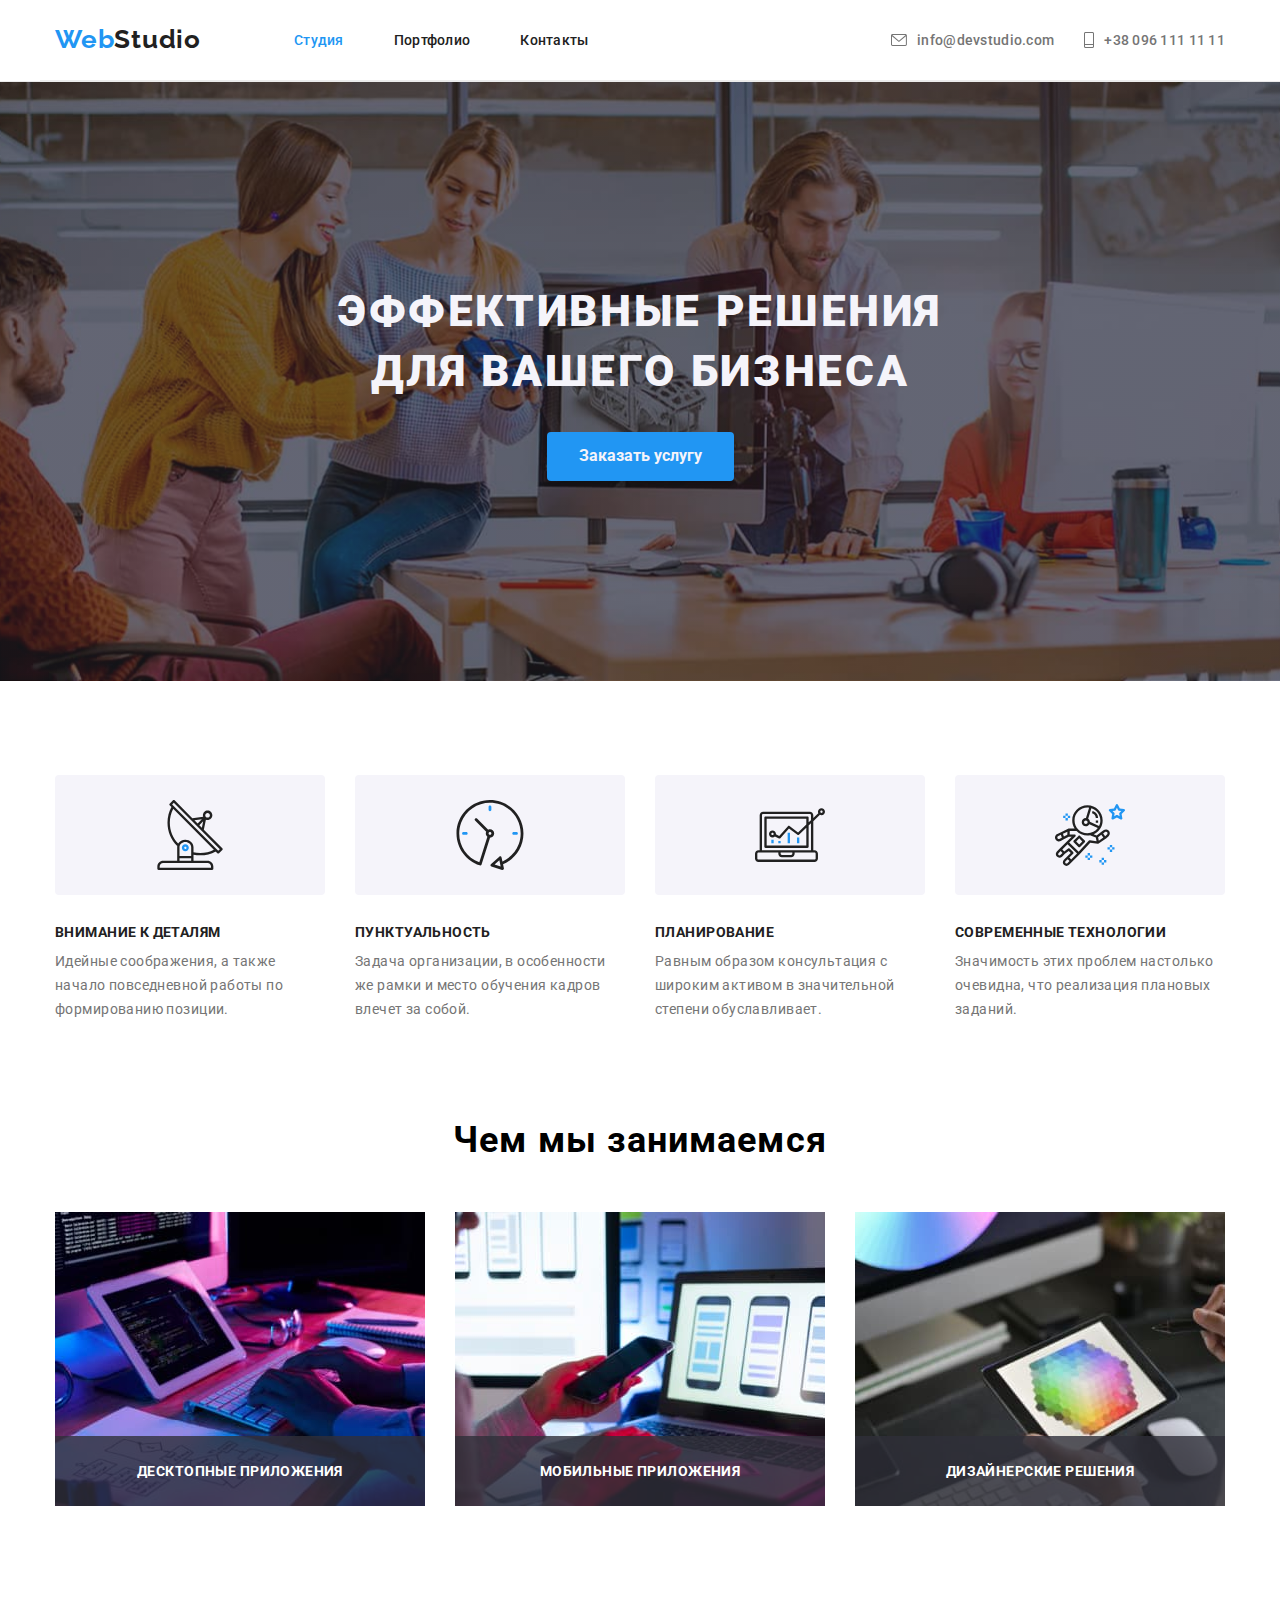
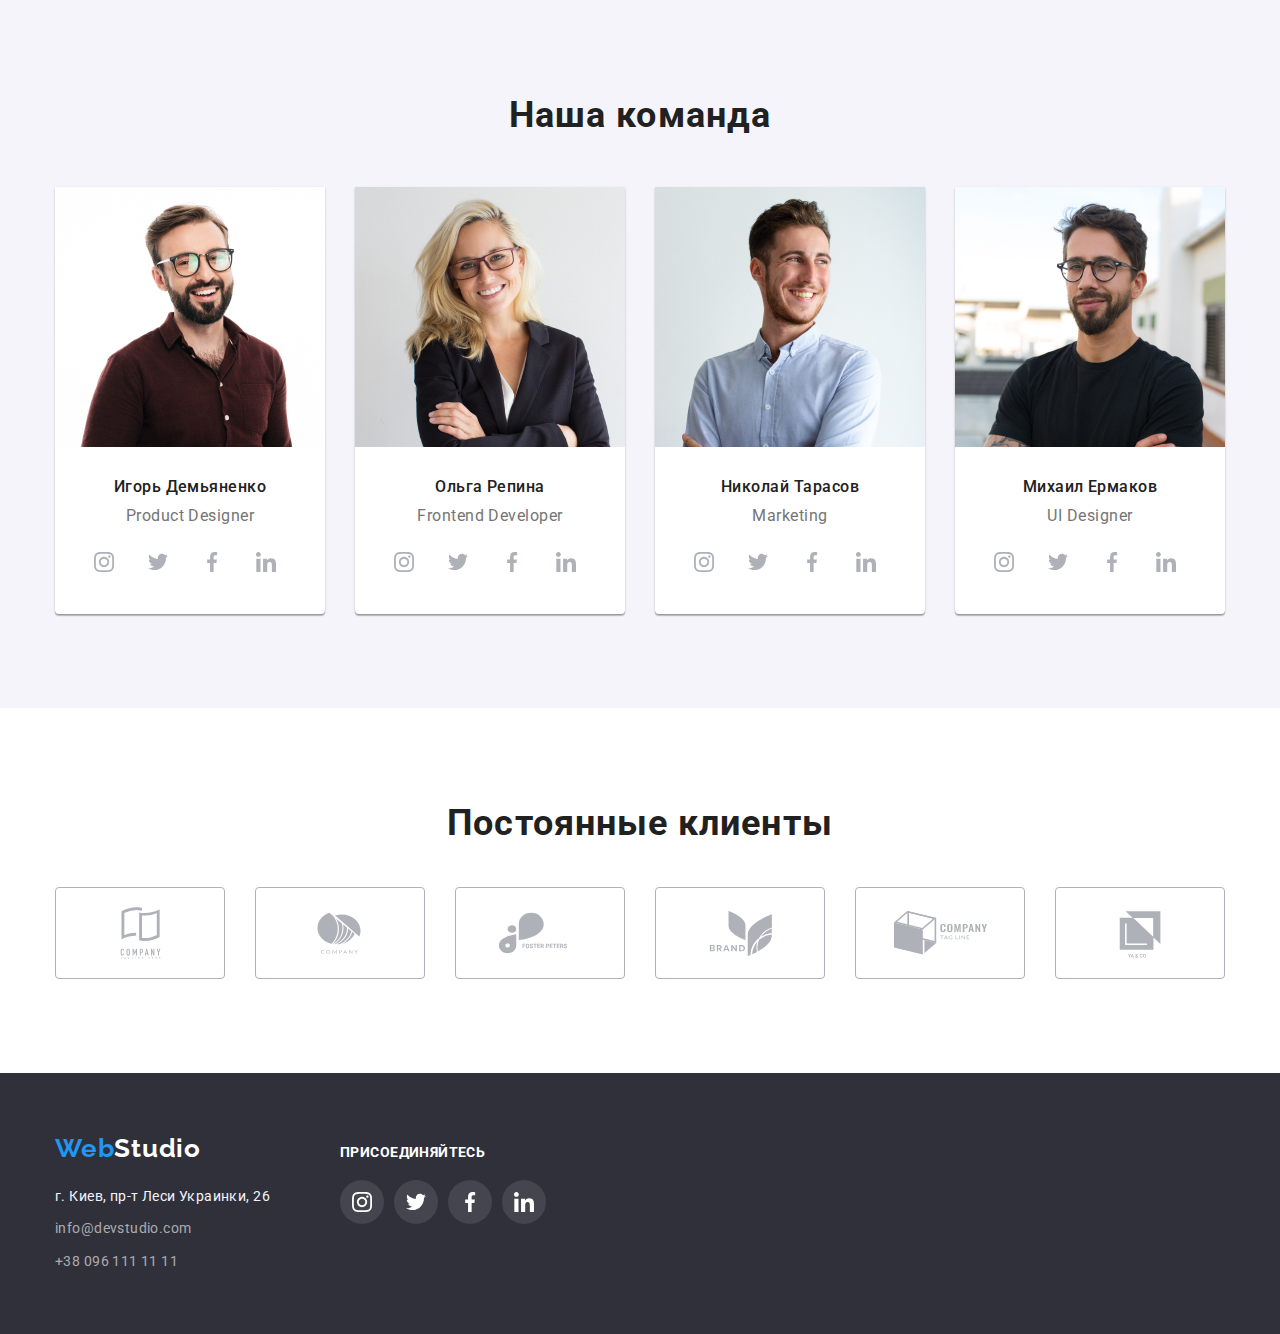
==== index.html @ bf274b52 "clone HW-4" ====
<!DOCTYPE html>
<html lang="ru">
  <head>
    <meta charset="UTF-8" />
    <meta http-equiv="X-UA-Compatible" content="IE=edge" />
    <meta name="viewport" content="width=device-width, initial-scale=1.0" />
    <link rel="preconnect" href="https://fonts.googleapis.com" />
    <link rel="preconnect" href="https://fonts.gstatic.com" crossorigin />
    <link
      href="https://fonts.googleapis.com/css2?family=Raleway:wght@700&family=Roboto:wght@400;500;700;900&display=swap"
      rel="stylesheet"
    />
    <link
      rel="stylesheet"
      href="https://cdnjs.cloudflare.com/ajax/libs/modern-normalize/1.1.0/modern-normalize.min.css"
    />
    <link rel="stylesheet" href="./css/styles.css" />

    <title>WebStudio</title>
  </head>

  <body class="page">
    <!-- Шапка сайта -->

    <header class="hat">
      <div class="container hat">
        <nav class="nav-index">
          <a class="logo" lang="en" href="./index.html">
            <span class="logo-accent">Web</span>Studio</a
          >
          <ul class="contacto">
            <li>
              <a href="./index.html" class="link current">Студия</a>
            </li>
            <li>
              <a href="./portfolio.html" class="link">Портфолио</a>
            </li>
            <li><a href="" class="link">Контакты</a></li>
          </ul>
        </nav>
        <ul class="headder-contact">
          <li class="headder-contact-list">
            <a class="contacts" href="mailto:info@devstudio.com">
              <svg class="contacts-icon" width="16" height="12">
                <use href="./img/icon/icons.svg#icon-mail"></use>
              </svg>
              info@devstudio.com</a
            >
          </li>
          <li class="headder-contact-list">
            <a class="contacts" href="tel:+380961111111">
              <svg class="contacts-icon" width="10" height="16">
                <use href="./img/icon/icons.svg#icon-tel"></use>
              </svg>
              +38 096 111 11 11</a
            >
          </li>
        </ul>
      </div>
    </header>

    <!-- Герой -->

    <main>
      <section class="section section-hero">
        <div class="container">
          <h1 class="hero-title">ЭФФЕКТИВНЫЕ РЕШЕНИЯ ДЛЯ ВАШЕГО БИЗНЕСА</h1>
          <button type="button" class="btn-index">Заказать услугу</button>
        </div>
      </section>

      <!-- Преимущества -->

      <section class="section">
        <div class="container">
          <ul class="site-nav list">
            <li class="about-work">
              <div class="advantages-list">
                <a href="" class="advantages-list-link">
                  <svg class="advanages-list-icon" width="70" height="70">
                    <use href="./img/icon/icons.svg#icon-antenna"></use>
                  </svg>
                </a>
              </div>
              <h3 class="section-title">Внимание к деталям</h3>
              <p class="text">
                Идейные соображения, а также начало повседневной работы по
                формированию позиции.
              </p>
            </li>
            <li class="about-work">
              <div class="advantages-list">
                <a href="" class="advantages-list-link">
                  <svg class="advanages-list-icon" width="70" height="70">
                    <use href="./img/icon/icons.svg#icon-clock"></use>
                  </svg>
                </a>
              </div>
              <h3 class="section-title">Пунктуальность</h3>
              <p class="text">
                Задача организации, в особенности же рамки и место обучения
                кадров влечет за собой.
              </p>
            </li>
            <li class="about-work">
              <div class="advantages-list">
                <a href="" class="advantages-list-link">
                  <svg class="advanages-list-icon" width="70" height="70">
                    <use href="./img/icon/icons.svg#icon-diagram"></use>
                  </svg>
                </a>
              </div>
              <h3 class="section-title">Планирование</h3>
              <p class="text">
                Равным образом консультация с широким активом в значительной
                степени обуславливает.
              </p>
            </li>
            <li class="about-work">
              <div class="advantages-list">
                <a href="" class="advantages-list-link">
                  <svg class="advanages-list-icon" width="70" height="70">
                    <use href="./img/icon/icons.svg#icon-astronaut"></use>
                  </svg>
                </a>
              </div>
              <h3 class="section-title">Современные технологии</h3>
              <p class="text">
                Значимость этих проблем настолько очевидна, что реализация
                плановых заданий.
              </p>
            </li>
          </ul>
        </div>
      </section>

      <!-- Занятия -->

      <section class="section section-wwd">
        <div class="container wwd-container">
          <h2 class="subject">Чем мы занимаемся</h2>
          <ul class="site-nav work">
            <li class="list-wwd">
              <img
                class="it-wwd"
                src="./img/menu/menu.jpg"
                width="370"
                height="294"
                alt="Вёрстка_1"
              />
              <div class="wwd-text">Десктопные приложения</div>
            </li>
            <li class="list-wwd">
              <img
                class="it-wwd"
                src="./img/menu/menu1.jpg"
                width="370"
                height="294"
                alt="Вёрстка_2"
              />
              <div class="wwd-text">Мобильные приложения</div>
            </li>
            <li class="list-wwd">
              <img
                class="it-wwd"
                src="./img/menu/menu2.jpg"
                width="370"
                height="294"
                alt="Вёрстка_3"
              />
              <div class="wwd-text">Дизайнерские решения</div>
            </li>
          </ul>
        </div>
      </section>

      <!-- Команда -->

      <section class="section sectionteam">
        <div class="container">
          <h2 class="htwotitle team-img">Наша команда</h2>
          <ul class="command-list">
            <li class="list-team">
              <img
                class="imageteam"
                src="./img/team/team.jpg"
                width="270"
                height="260"
                alt="Команда"
              />
              <h3 class="ourteam">Игорь Демьяненко</h3>
              <p lang="en" class="textteam">Product Designer</p>
              <ul class="master-soc-list list">
                <li class="masters-soc-item">
                  <a href="" class="master-soc-link">
                    <svg class="masters-soc-icon" width="20" height="20">
                      <use href="./img/icon/icons.svg#icon-instagram"></use>
                    </svg>
                  </a>
                </li>
                <li class="masters-soc-item">
                  <a href="" class="master-soc-link">
                    <svg class="masters-soc-icon" width="20" height="20">
                      <use href="./img/icon/icons.svg#icon-twitter"></use>
                    </svg>
                  </a>
                </li>
                <li class="masters-soc-item">
                  <a href="" class="master-soc-link">
                    <svg class="masters-soc-icon" width="20" height="20">
                      <use href="./img/icon/icons.svg#icon-facebook"></use>
                    </svg>
                  </a>
                </li>
                <li class="masters-soc-item">
                  <a href="" class="master-soc-link">
                    <svg class="masters-soc-icon" width="20" height="20">
                      <use href="./img/icon/icons.svg#icon-linkedin"></use>
                    </svg>
                  </a>
                </li>
              </ul>
            </li>
            <li class="list-team">
              <img
                class="imageteam"
                src="./img/team/team1.jpg"
                width="270"
                height="260"
                alt="Команда 1"
              />
              <h3 class="ourteam">Ольга Репина</h3>
              <p lang="en" class="textteam">Frontend Developer</p>
              <ul class="master-soc-list list">
                <li class="masters-soc-item">
                  <a href="" class="master-soc-link">
                    <svg class="masters-soc-icon" width="20" height="20">
                      <use href="./img/icon/icons.svg#icon-instagram"></use>
                    </svg>
                  </a>
                </li>
                <li class="masters-soc-item">
                  <a href="" class="master-soc-link">
                    <svg class="masters-soc-icon" width="20" height="20">
                      <use href="./img/icon/icons.svg#icon-twitter"></use>
                    </svg>
                  </a>
                </li>
                <li class="masters-soc-item">
                  <a href="" class="master-soc-link">
                    <svg class="masters-soc-icon" width="20" height="20">
                      <use href="./img/icon/icons.svg#icon-facebook"></use>
                    </svg>
                  </a>
                </li>
                <li class="masters-soc-item">
                  <a href="" class="master-soc-link">
                    <svg class="masters-soc-icon" width="20" height="20">
                      <use href="./img/icon/icons.svg#icon-linkedin"></use>
                    </svg>
                  </a>
                </li>
              </ul>
            </li>
            <li class="list-team">
              <img
                class="imageteam"
                src="./img/team/team2.jpg"
                width="270"
                height="260"
                alt="Команда 2"
              />
              <h3 class="ourteam">Николай Тарасов</h3>
              <p lang="en" class="textteam">Marketing</p>
              <ul class="master-soc-list list">
                <li class="masters-soc-item">
                  <a href="" class="master-soc-link">
                    <svg class="masters-soc-icon" width="20" height="20">
                      <use href="./img/icon/icons.svg#icon-instagram"></use>
                    </svg>
                  </a>
                </li>
                <li class="masters-soc-item">
                  <a href="" class="master-soc-link">
                    <svg class="masters-soc-icon" width="20" height="20">
                      <use href="./img/icon/icons.svg#icon-twitter"></use>
                    </svg>
                  </a>
                </li>
                <li class="masters-soc-item">
                  <a href="" class="master-soc-link">
                    <svg class="masters-soc-icon" width="20" height="20">
                      <use href="./img/icon/icons.svg#icon-facebook"></use>
                    </svg>
                  </a>
                </li>
                <li class="masters-soc-item">
                  <a href="" class="master-soc-link">
                    <svg class="masters-soc-icon" width="20" height="20">
                      <use href="./img/icon/icons.svg#icon-linkedin"></use>
                    </svg>
                  </a>
                </li>
              </ul>
            </li>
            <li class="list-team">
              <img
                class="imageteam"
                src="./img/team/team3.jpg"
                width="270"
                height="260"
                alt="Команда 3"
              />
              <h3 class="ourteam">Михаил Ермаков</h3>
              <p lang="en" class="textteam">UI Designer</p>
              <ul class="master-soc-list list">
                <li class="masters-soc-item">
                  <a href="" class="master-soc-link">
                    <svg class="masters-soc-icon" width="20" height="20">
                      <use href="./img/icon/icons.svg#icon-instagram"></use>
                    </svg>
                  </a>
                </li>
                <li class="masters-soc-item">
                  <a href="" class="master-soc-link">
                    <svg class="masters-soc-icon" width="20" height="20">
                      <use href="./img/icon/icons.svg#icon-twitter"></use>
                    </svg>
                  </a>
                </li>
                <li class="masters-soc-item">
                  <a href="" class="master-soc-link">
                    <svg class="masters-soc-icon" width="20" height="20">
                      <use href="./img/icon/icons.svg#icon-facebook"></use>
                    </svg>
                  </a>
                </li>
                <li class="masters-soc-item">
                  <a href="" class="master-soc-link">
                    <svg class="masters-soc-icon" width="20" height="20">
                      <use href="./img/icon/icons.svg#icon-linkedin"></use>
                    </svg>
                  </a>
                </li>
              </ul>
            </li>
          </ul>
        </div>
      </section>

      <!-- Постоянные клиенты -->

      <section class="permanent-clients">
        <div class="container">
          <h2 class="htwotitle permanent-clients-h2">Постоянные клиенты</h2>
          <ul class="permanent-clients-list">
            <li class="permanent-client-item">
              <a href="" class="permanent-client-link">
                <svg class="permanent-client-icon" width="106" height="60">
                  <use href="./img/icon/icons.svg#icon-Logo-1"></use>
                </svg>
              </a>
            </li>
            <li class="permanent-client-item">
              <a href="" class="permanent-client-link">
                <svg class="permanent-client-icon" width="106" height="60">
                  <use href="./img/icon/icons.svg#icon-Logo-2"></use>
                </svg>
              </a>
            </li>
            <li class="permanent-client-item">
              <a href="" class="permanent-client-link">
                <svg class="permanent-client-icon" width="106" height="60">
                  <use href="./img/icon/icons.svg#icon-Logo-3"></use>
                </svg>
              </a>
            </li>
            <li class="permanent-client-item">
              <a href="" class="permanent-client-link">
                <svg class="permanent-client-icon" width="106" height="60">
                  <use href="./img/icon/icons.svg#icon-Logo-4"></use>
                </svg>
              </a>
            </li>
            <li class="permanent-client-item">
              <a href="" class="permanent-client-link">
                <svg class="permanent-client-icon" width="106" height="60">
                  <use href="./img/icon/icons.svg#icon-Logo-5"></use>
                </svg>
              </a>
            </li>
            <li class="permanent-client-item">
              <a href="" class="permanent-client-link">
                <svg class="permanent-client-icon" width="106" height="60">
                  <use href="./img/icon/icons.svg#icon-Logo-6"></use>
                </svg>
              </a>
            </li>
          </ul>
        </div>
      </section>
    </main>

    <!-- Подвал -->

    <footer class="footer-color">
      <div class="container footer">
        <div class="footer-left">
          <a class="logo-footer" lang="en" href="./index.html"
            ><span class="logo-accent">Web</span>Studio</a
          >
          <ul class="info-footer">
            <li>
              <a
                href="https://goo.gl/maps/hR7ppiLwR83ToFRW7"
                target="_blank"
                class="contactsfot map"
                rel="noopener nofollow noreferrer"
                >г. Киев, пр-т Леси Украинки, 26</a
              >
            </li>
            <li>
              <a class="contactsfot mail" href="mailto:info@devstudio.com"
                >info@devstudio.com</a
              >
            </li>
            <li>
              <a class="contactsfot tel" href="tel:+380961111111"
                >+38 096 111 11 11</a
              >
            </li>
          </ul>
        </div>

        <div class="footer-right">
          <p class="footer-join">ПРИСОЕДИНЯЙТЕСЬ</p>
          <ul class="master-soc-list-footer list">
            <li class="masters-soc-item-footer">
              <a href="" class="master-soc-link-footer">
                <svg class="masters-soc-icon-footer" width="20" height="20">
                  <use href="./img/icon/icons.svg#icon-instagram"></use>
                </svg>
              </a>
            </li>
            <li class="masters-soc-item-footer">
              <a href="" class="master-soc-link-footer">
                <svg class="masters-soc-icon-footer" width="20" height="20">
                  <use href="./img/icon/icons.svg#icon-twitter"></use>
                </svg>
              </a>
            </li>
            <li class="masters-soc-item-footer">
              <a href="" class="master-soc-link-footer">
                <svg class="masters-soc-icon-footer" width="20" height="20">
                  <use href="./img/icon/icons.svg#icon-facebook"></use>
                </svg>
              </a>
            </li>
            <li class="masters-soc-item-footer">
              <a href="" class="master-soc-link-footer">
                <svg class="masters-soc-icon-footer" width="20" height="20">
                  <use href="./img/icon/icons.svg#icon-linkedin"></use>
                </svg>
              </a>
            </li>
          </ul>
        </div>
      </div>
    </footer>
  </body>
</html>
---- css/styles.css ----
/* ----------ОБЩИЙ---------- */

img {
  display: block;
  width: 100%;
  height: auto;
}

.list {
  list-style: none;
}

.page {
  font-family: "Roboto", sans-serif;
  background-color: #ffffff;
  margin-left: auto;
  margin-right: auto;
  font-size: 14px;
  letter-spacing: 0.3em;
}

html {
  box-sizing: border-box;
}

* {
  margin: 0;
  padding: 0;
  box-sizing: border-box;
}

:root {
  --primary-text-color: #212121;
  --secondary-text-color: #757575;
  --accent-text-color: #2196f3;
  --secondary-backgroud-color: #f5f4fa;
  --primary-background-color: #e5e5e5;
  --head-background-color: #2f303a;
}

p,
h1,
h2,
h3,
h4,
h5,
h6 {
  margin: 0;
}

ul,
ol {
  margin: 0;
  padding-left: 0;
}

button {
  cursor: pointer;
}

.container {
  width: 1200px;
  margin: 0 auto;
  padding-left: 15px;
  padding-right: 15px;
  /* outline: solid red; */
}
/* ----------ШАПКА----------*/

.logo {
  margin-right: 93px;
}

.container.hat {
  display: flex;
  align-items: center;
}

.hat {
  border-bottom: 1px solid #ececec;
}

.container.hat,
.container.hat-portfolio {
  display: flex;
  align-items: center;
}

.nav-potfolio,
.nav-index {
  display: flex;
  align-items: center;
}

.logo {
  color: var(--primary-text-color);
  font-family: "Raleway", sans-serif;
  font-weight: 700;
  font-size: 26px;
  line-height: 1.2;
  letter-spacing: 0.03em;
}

.contacto .link.current {
  color: var(--accent-text-color);
}

.logo-accent {
  color: var(--accent-text-color);
}

.contacto,
.logo {
  display: flex;
  align-items: center;
  margin-bottom: 0px;
  list-style: none;
}

.headder-contact {
  display: flex;
  list-style: none;
  margin-left: auto;
  justify-content: center;
  align-items: center;
}

.text {
  color: var(--secondary-text-color);
  font-weight: 400;
  font-size: 14px;
  line-height: 1.7;
  letter-spacing: 0.03em;
}

.site-nav {
  color: var(--secondary-text-color);
}

.link:hover,
.link:focus {
  color: var(--accent-text-color);
}

.link {
  margin-right: 50px;
  font-weight: 500;
  font-size: 14px;
  line-height: 1.1;
  letter-spacing: 0.02em;
  color: var(--primary-text-color);
}

.section {
  padding-top: 94px;
  padding-bottom: 94px;
}

.contacts-icon {
  fill: #757575;
  margin-right: 10px;
}

.contacts {
  display: flex;
  align-items: center;
  text-decoration: none;
  font-family: "Roboto";
  font-style: normal;
  font-weight: 500;
  font-size: 14px;
  line-height: 16px;
  letter-spacing: 0.02em;
  color: #757575;
}

.contacts:hover .contacts-icon,
.contacts:focus .contacts-icon {
  fill: #2196f3;
}

.contacts:hover,
.contacts:focus {
  color: #2196f3;
}

.headder-contact-list:nth-last-child(2) {
  margin-right: 30px;
}

/* ----------ГЕРОЙ---------- */

.section.section-hero {
  padding-bottom: 200px;
  padding-top: 200px;
  background-color: var(--head-background-color);
  background-image: linear-gradient(
      rgba(47, 48, 58, 0.4),
      rgba(47, 48, 58, 0.4)
    ),
    url(../img/index/hero-bg.jpg);
  background-repeat: no-repeat;
  background-position: center;
  background-size: cover;
  max-width: 1600px;
  margin: 0 auto;
}

.section-title {
  color: var(--primary-text-color);
  font-weight: 700;
  font-size: 14px;
  line-height: 1.1;
  text-align: center;
  letter-spacing: 0.03em;
  text-transform: uppercase;
  margin-bottom: 10px;
  text-align: left;
}

.hero-title {
  color: var(--secondary-backgroud-color);
  font-weight: 900;
  font-size: 44px;
  line-height: 1.36;
  text-align: center;
  letter-spacing: 0.06em;
  text-transform: uppercase;
  width: 696px;
  margin: 0 auto;
  margin-bottom: 30px;
}

.btn-index {
  display: block;
  font-weight: 700;
  font-size: 16px;
  line-height: 1.8;
  color: var(--secondary-backgroud-color);
  background: var(--accent-text-color);
  box-shadow: 0px 4px 4px rgba(0, 0, 0, 0.15);
  border-radius: 4px;
  font-family: "Roboto", sans-serif;
  padding: 10px 32px;
  border: transparent;
  text-align: center;
  margin-left: auto;
  margin-right: auto;
}

.text {
  font-weight: 400;
  font-size: 14px;
  line-height: 1.7;
  letter-spacing: 0.03em;
  text-align: left;
}

.subject {
  font-weight: 700;
  font-size: 36px;
  line-height: 1.2;
  text-align: center;
  letter-spacing: 0.03em;
  margin-bottom: 50px;
}

/* ----------ПРЕИМУЩЕСТВА----------*/

.site-nav.list {
  display: flex;
}

.about-work + .about-work {
  margin-left: 30px;
}

.text {
  max-width: 270px;
  height: 75px;
}

.section {
  padding-top: 94px;
  padding-bottom: 94px;
}

.advantages {
  list-style: none;
  display: flex;
  gap: 30px;
  justify-content: center;
  align-items: center;
  margin-bottom: 30px;
}

.advantages-list {
  display: flex;
  justify-content: center;
  width: 270px;
  height: 120px;
  background: #f5f4fa;
  border-radius: 4px;
  margin-bottom: 30px;
}

.advantages-list-link {
  display: flex;
  justify-content: center;
  align-items: center;
}

.wwd-text {
  position: absolute;
  display: flex;
  justify-content: center;
  align-items: center;
  width: 370px;
  height: 70px;
  font-weight: 700;
  font-size: 14px;
  line-height: 1.1;
  text-align: center;
  letter-spacing: 0.03em;
  text-transform: uppercase;

  color: #ffffff;
  background: rgba(47, 48, 58, 0.8);
}

.list-wwd {
  position: relative;
  display: flex;
  align-items: flex-end;
}

/* ----------ЗАНЯТИЯ----------*/

.site-nav.work {
  display: flex;
  list-style: none;
}

.list-wwd + .list-wwd {
  margin-left: 30px;
}

.it-wwd {
  display: block;
  max-height: 100%;
  height: auto;
}

.section-wwd {
  padding-top: 0px;
}

/* ----------КОМАНДА---------- */

.sectionteam {
  background-color: var(--secondary-backgroud-color);
  padding-top: 94px;
  padding-bottom: 94px;
}

.htwotitle {
  font-weight: 700;
  font-size: 36px;
  line-height: 1.2;
  text-align: center;
  letter-spacing: 0.03em;
  color: var(--primary-text-color);
}

.ourteam {
  font-weight: 500;
  font-size: 16px;
  line-height: 1.2;
  letter-spacing: 0.03em;
  color: var(--primary-text-color);
  margin-bottom: 10px;
}

.textteam {
  font-size: 16px;
  line-height: 1.1;
  letter-spacing: 0.03em;
  color: var(--secondary-text-color);
  margin-bottom: 30px;
  margin-bottom: 16px;
}

.htwotitle.team-img {
  margin-bottom: 50px;
}

.command-list {
  display: flex;
  list-style: none;
}

.list-team + .list-team {
  margin-left: 30px;
}

.list-team {
  box-shadow: 0px 1px 3px rgba(0, 0, 0, 0.12), 0px 1px 1px rgba(0, 0, 0, 0.14),
    0px 2px 1px rgba(0, 0, 0, 0.2);
  border-radius: 0px 0px 4px 4px;
  text-align: center;
  background-color: #ffffff;
}

.imageteam {
  margin-bottom: 30px;
}

.master-soc-list {
  margin-bottom: 30px;
  display: flex;
  justify-content: center;
}

.masters-soc-item {
  width: 44px;
  height: 44px;
  margin-right: 10px;
}

.master-soc-item:last-child {
  margin-right: 0;
}

.master-soc-link {
  width: 100%;
  height: 100%;
  background-color: #ffffff;
  border-radius: 50%;
  display: flex;
  align-items: center;
  justify-content: center;
}

.master-soc-link:hover,
.master-soc-link:focus {
  background-color: #2196f3;
}

.master-soc-link:hover .masters-soc-icon,
.master-soc-link:focus .masters-soc-icon {
  fill: #ffffff;
}

.masters-soc-icon {
  fill: #afb1b8;
}

/* Постоянные клиенты */

.permanent-clients {
  padding-top: 94px;
  padding-bottom: 94px;
}

.permanent-clients-h2 {
  margin-bottom: 42px;
}

.permanent-clients-list {
  display: flex;
  align-items: center;
  justify-content: center;
  gap: 30px;
}

.permanent-client-item {
  width: 170px;
  height: 92px;
  list-style: none;
  border: 1px solid #afb1b8;
  border-radius: 4px;
}

.permanent-client-link {
  width: 170px;
  height: 92px;
  display: flex;
  justify-content: center;
  align-items: center;
}

.permanent-client-item:hover,
.permanent-client-item:focus {
  border: 1px solid #2196f3;
}

.permanent-client-link {
  fill: #afb1b8;
}

.permanent-client-link:hover,
.permanent-client-link:focus {
  fill: #2196f3;
}

/* ----------ПОДВАЛ----------- */

.logo,
.link {
  text-decoration: none;
}

.logo {
  padding-top: 24px;
  padding-bottom: 25px;
}

.link {
  padding-top: 32px;
  padding-bottom: 32px;
}

.contactsfot.map {
  font-size: 14px;
  line-height: 1.7;
  letter-spacing: 0.03em;
  color: var(--secondary-backgroud-color);
  font-style: normal;
}

.address.footer {
  margin-top: 20px;
}

.contactsfot {
  font-size: 14px;
  line-height: 1.7;
  letter-spacing: 0.03em;
  color: rgba(255, 255, 255, 0.6);
  text-decoration: none;
}

.contactsfot.mail {
  display: block;
  margin-top: 9px;
}

.contactsfot.tel {
  display: block;
  margin-top: 9px;
}

.contactsfot:hover,
.contactsfot:focus {
  color: var(--accent-text-color);
}

.color-footer {
  background-color: var(--head-background-color);
}

.logo-footer {
  color: var(--primary-text-color);
  font-family: "Raleway", sans-serif;
  font-weight: 700;
  font-size: 26px;
  line-height: 1.2;
  letter-spacing: 0.03em;
  text-decoration: none;
  color: #ffffff;
}

.footer-color {
  background-color: var(--head-background-color);
  padding-top: 60px;
  padding-bottom: 60px;
}

.info-footer {
  list-style: none;
  margin-top: 20px;
}

.address.footer {
  text-decoration: none;
}

.masters-soc-item {
  width: 44px;
  height: 44px;
  margin-right: 10px;
}

.master-soc-item:last-child {
  margin-right: 0;
}

.master-soc-link-footer {
  width: 100%;
  height: 100%;
  background-color: rgba(255, 255, 255, 0.1);
  border-radius: 50%;
  display: flex;
  align-items: center;
  justify-content: center;
}

.master-soc-link-footer:hover,
.master-soc-link-footer:focus {
  background-color: #2196f3;
}

.master-soc-link-footer:hover .masters-soc-icon,
.master-soc-link-footer:focus .masters-soc-icon {
  fill: #ffffff;
}

.masters-soc-icon-footer {
  fill: #ffffff;
}

.footer-join {
  font-family: "Roboto";
  font-style: normal;
  font-weight: 700;
  font-size: 14px;
  line-height: 16px;
  letter-spacing: 0.03em;
  text-transform: uppercase;
  color: #ffffff;
}

.masters-soc-item-footer {
  width: 44px;
  height: 44px;
  margin-right: 10px;
}

.footer-left {
  margin-right: 70px;
}

.footer-join {
  display: flex;
  margin-bottom: 20px;
}

.master-soc-list-footer.list {
  display: flex;
  justify-content: center;
  align-content: center;
}

.container.footer {
  display: flex;
  align-items: baseline;
}

/* ----------ШАПКА-ПОРТФОЛИО---------- */

.btn-profile {
  display: inline-block;
  font-weight: 500;
  font-size: 16px;
  line-height: 1.6;
  letter-spacing: 0.03em;
  font-family: "Roboto", sans-serif;
  color: var(--primary-text-color);
  background-color: var(--secondary -backgroud-color);
  border-radius: 4px;
  padding: 6px 22px;
  text-align: center;
  border: transparent;
  border-radius: 4px;
}

.site-nav.list-portfolio {
  list-style: none;
  display: flex;
  justify-content: center;
}

.header-portfolio {
  display: block;
  border-bottom: 1px #ececec;
}

.btn-profile:hover,
.btn-profile:focus {
  color: var(--secondary-backgroud-color);
  background-color: var(--accent-text-color);
}

/* ----------НАВИГАЦИЯ-ПОРТФОЛИО---------- */

.section-portfolio {
  list-style: none;
  padding-top: 94px;
  padding-bottom: 94px;
}

.site-nav.list-images {
  list-style: none;
}

.site-nav.list-portfolio {
  list-style: none;
  margin-bottom: 50px;
}

.list-button + .list-button {
  margin-left: 8px;
}

/* ----------СОДЕРЖАНИЕ ПОРТФОЛИО---------- */

.potfolioh3 {
  font-weight: 700;
  font-size: 18px;
  line-height: 2;
  letter-spacing: 0.06em;
  color: var(--primary-text-color);
  margin-bottom: 4px;
}

.textportfolio {
  font-weight: 400;
  font-size: 16px;
  line-height: 1.8;
  letter-spacing: 0.03em;
  color: var(--secondary-text-color);
}

.portfolio-text {
  padding-top: 20px;
  padding-bottom: 20px;
  padding-left: 24px;
  padding-right: 24px;
  border-left: 1px solid #eeeeee;
  border-right: 1px solid #eeeeee;
  border-bottom: 1px solid #eeeeee;
}

.site-nav.list-images.flex-start-aligned {
  max-width: 370px;
  height: 404px;
}

.site-nav.list-images {
  display: flex;
  flex-wrap: wrap;
  gap: 30px;
}

.card-portfolio {
  text-decoration: none;
  display: block;
}

.card-portfolio:hover,
.card-portfolio:focus {
  background: #ffffff;
  box-shadow: 0px 1px 1px rgba(0, 0, 0, 0.12), 0px 4px 4px rgba(0, 0, 0, 0.06),
    1px 4px 6px rgba(0, 0, 0, 0.16);
}
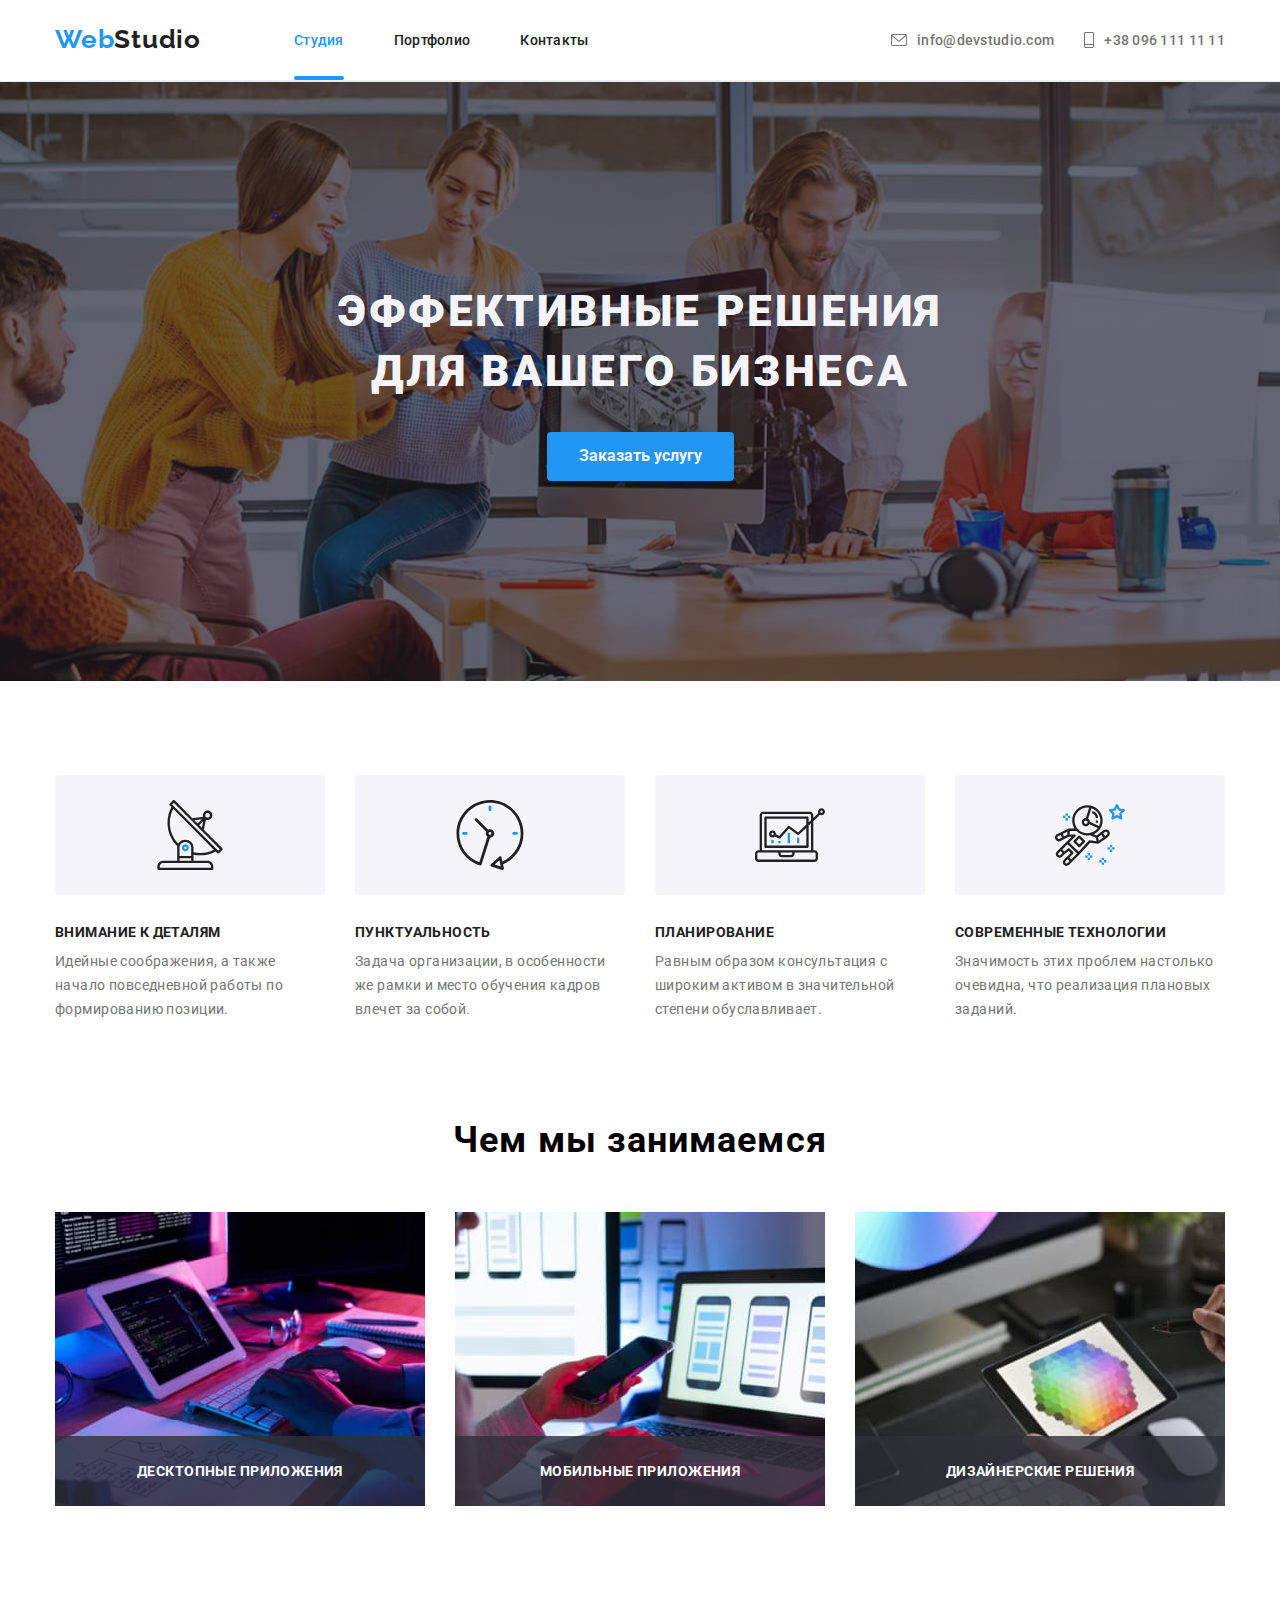
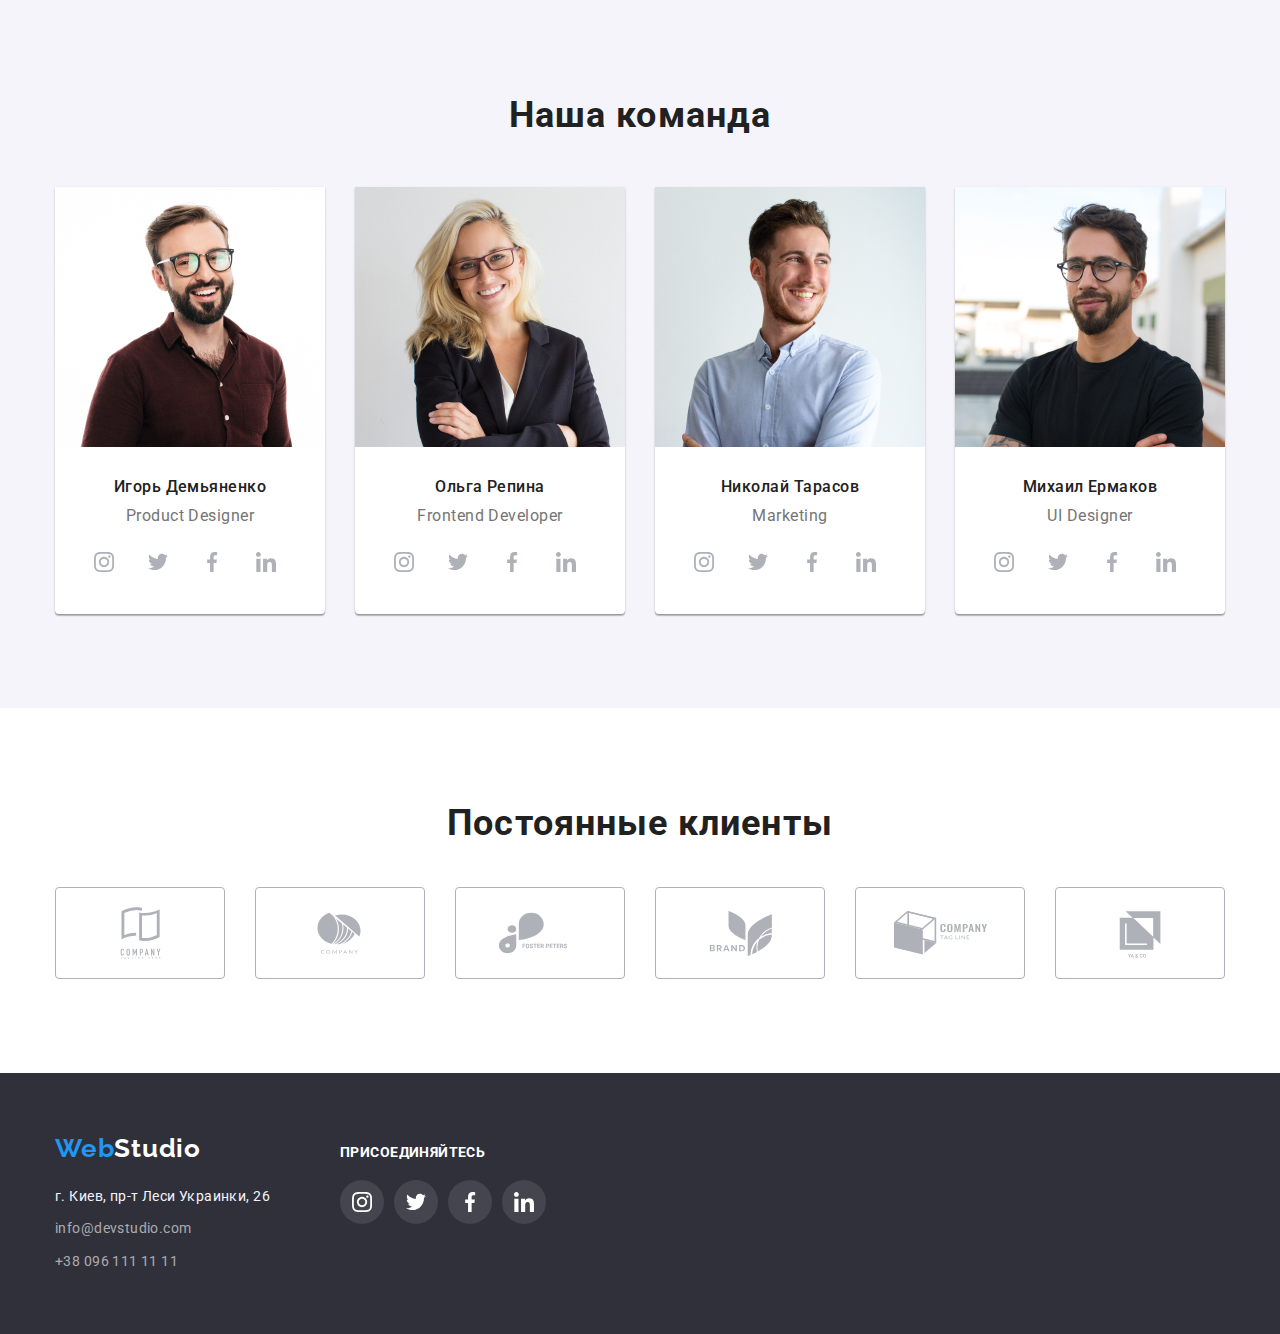
==== commit fd69558a: "HW5-1" ====
--- a/index.html
+++ b/index.html
@@ -65,7 +65,9 @@
       <section class="section section-hero">
         <div class="container">
           <h1 class="hero-title">ЭФФЕКТИВНЫЕ РЕШЕНИЯ ДЛЯ ВАШЕГО БИЗНЕСА</h1>
-          <button type="button" class="btn-index">Заказать услугу</button>
+          <button type="button" class="btn-index" data-modal-open>
+            Заказать услугу
+          </button>
         </div>
       </section>
 
@@ -467,5 +469,18 @@
         </div>
       </div>
     </footer>
+
+    <!-- Модальное окно -->
+
+    <div class="backdrop is-hidden" data-modal>
+      <div class="modal">
+        <button type="button" class="modal-close-btn" data-modal-close>
+          <svg class="modal-close-svg" width="11" height="11">
+            <use href="./img/icon/close.svg"></use>
+          </svg>
+        </button>
+      </div>
+    </div>
+    <script src="./js/modal.js"></script>
   </body>
 </html>
--- a/css/styles.css
+++ b/css/styles.css
@@ -65,6 +65,7 @@
   padding-right: 15px;
   /* outline: solid red; */
 }
+
 /* ----------ШАПКА----------*/
 
 .logo {
@@ -101,8 +102,23 @@
   letter-spacing: 0.03em;
 }
 
+.link {
+  position: relative;
+}
+
 .contacto .link.current {
   color: var(--accent-text-color);
+}
+
+.link.current:after {
+  content: "";
+  position: absolute;
+  width: 100%;
+  height: 4px;
+  border-radius: 2px;
+  background-color: #2196f3;
+  left: 0;
+  bottom: 0;
 }
 
 .logo-accent {
@@ -149,6 +165,7 @@
   line-height: 1.1;
   letter-spacing: 0.02em;
   color: var(--primary-text-color);
+  transition: transform 250ms cubic-bezier(0.4, 0, 0.2, 1);
 }
 
 .section {
@@ -763,3 +780,78 @@
   box-shadow: 0px 1px 1px rgba(0, 0, 0, 0.12), 0px 4px 4px rgba(0, 0, 0, 0.06),
     1px 4px 6px rgba(0, 0, 0, 0.16);
 }
+
+.portfolio-top-wrap {
+  position: relative;
+  overflow: hidden;
+}
+
+.list-portfolio-img:hover .portfolio-top-text,
+.list-portfolio-img:focus .portfolio-top-text {
+  transform: translateY(0%);
+}
+
+.portfolio-top-text {
+  position: absolute;
+  top: 0;
+  font-weight: 400;
+  font-size: 18px;
+  line-height: 1.5;
+  letter-spacing: 0.03em;
+  color: #ffffff;
+  background-color: rgba(33, 150, 243, 0.9);
+  padding: 63px 24px;
+  height: 100%;
+  transform: translateY(100%);
+  transition: transform 250ms cubic-bezier(0.4, 0, 0.2, 1);
+}
+
+/* Модальное окно на индекс */
+
+.backdrop {
+  width: 100%;
+  height: 100%;
+  background-color: rgba(0, 0, 0, 0.2);
+  position: fixed;
+  top: 0;
+  transition: opacity 250ms, visibility 250ms;
+}
+
+.backdrop.is-hidden .modal {
+  transform: translate(-50%, -50%) scale(0);
+}
+
+.modal {
+  width: 528px;
+  min-height: 581px;
+  background-color: #ffffff;
+  box-shadow: 0px 1px 3px rgba(0, 0, 0, 0.12), 0px 1px 1px rgba(0, 0, 0, 0.14),
+    0px 2px 1px rgba(0, 0, 0, 0.2);
+  position: absolute;
+  top: 50%;
+  left: 50%;
+  transform: translate(-50%, -50%) scale(1);
+
+  border-radius: 4px;
+  transition: transform 250ms;
+}
+
+.modal-icon {
+  width: 30px;
+  height: 30px;
+  background: #ffffff;
+  border: 1px solid rgba(0, 0, 0, 0.1);
+  fill: black;
+}
+
+.modal-close-btn {
+  position: absolute;
+  top: 8px;
+  right: 8px;
+}
+
+.is-hidden {
+  visibility: hidden;
+  opacity: 0;
+  pointer-events: none;
+}
